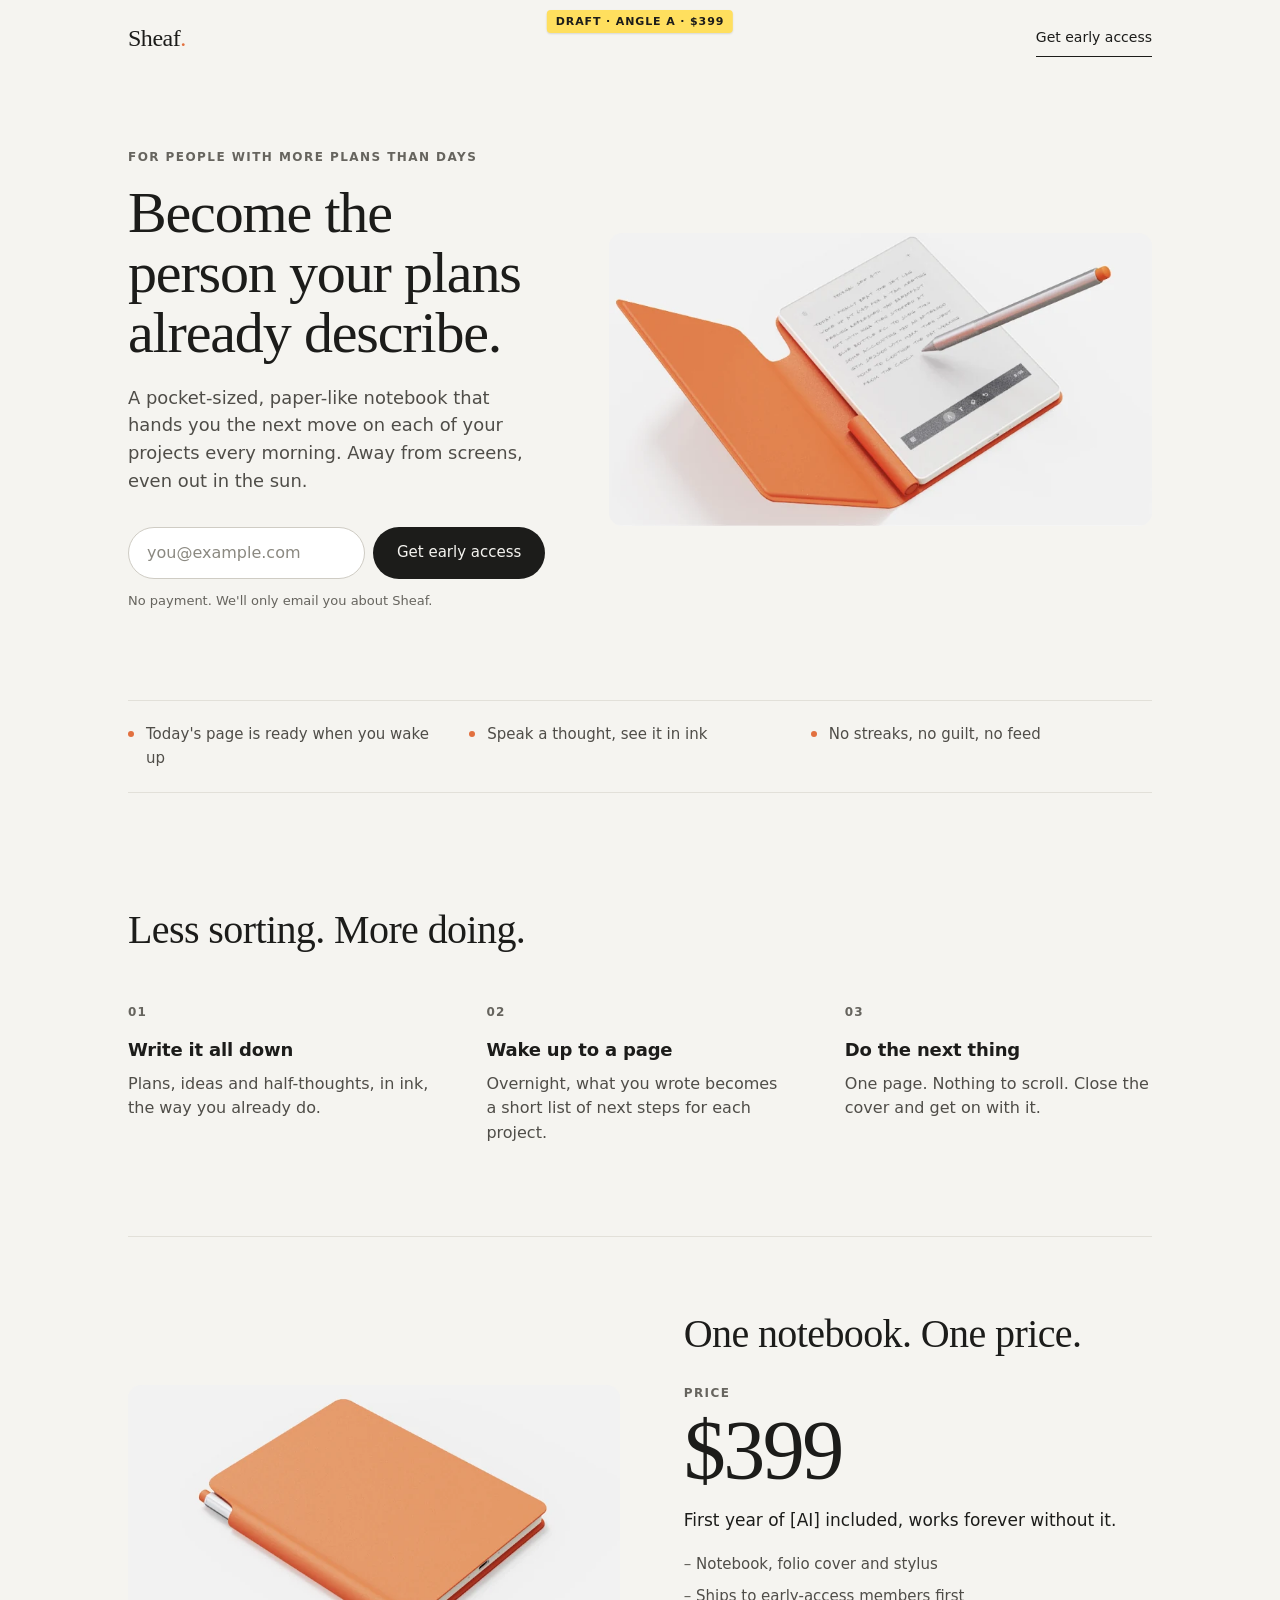
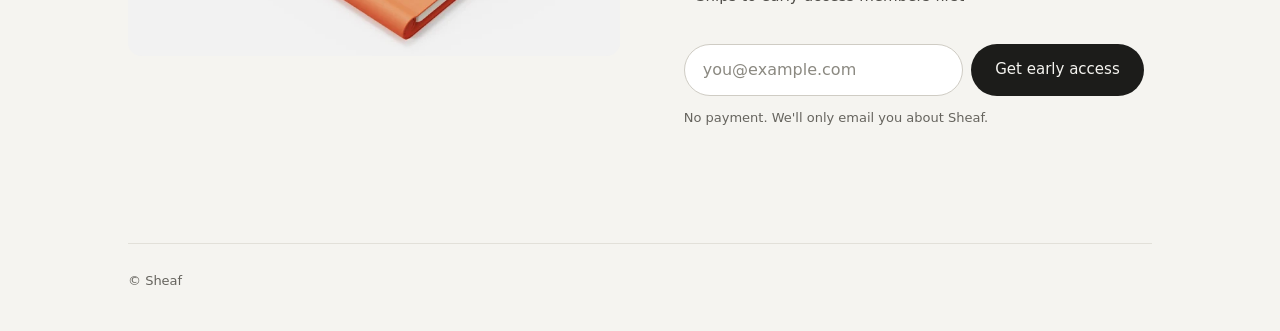
==== smoke-test/index.html @ da1f3a3b "feat(smoke-test): add unbranded Sheaf demand-test landing page Static page isolated in /smoke-test w" ====
<!doctype html>
<html lang="en">
<head>
<meta charset="utf-8">
<meta name="viewport" content="width=device-width, initial-scale=1">
<meta name="robots" content="noindex, nofollow">
<!-- Static fallbacks for crawlers; app.js overwrites these from copy.js (meta.*). -->
<title>Sheaf: a calm, paper-like notebook</title>
<meta name="description" content="A compact e-ink notebook that turns what you write into today's next steps. Quiet by design.">
<meta property="og:type" content="website">
<meta property="og:site_name" content="Sheaf">
<meta property="og:title" content="Sheaf: a calm, paper-like notebook">
<meta property="og:description" content="A compact e-ink notebook that turns what you write into today's next steps. Quiet by design.">
<!-- Relative until the domain is decided; most scrapers need an absolute og:image URL. -->
<meta property="og:image" content="img/notebook-open.png">
<meta property="og:image:alt" content="A compact e-ink notebook, open in an orange folio cover, with a stylus resting on the screen">
<meta name="twitter:card" content="summary_large_image">
<meta name="theme-color" content="#f5f4f0">
<link rel="icon" href="data:image/svg+xml,%3Csvg xmlns='http://www.w3.org/2000/svg' viewBox='0 0 32 32'%3E%3Crect x='7' y='4' width='18' height='24' rx='3' fill='%231c1c1a'/%3E%3C/svg%3E">
<link rel="preload" as="image" href="img/notebook-open.webp" type="image/webp" fetchpriority="high">
<link rel="stylesheet" href="theme.css">
<link rel="stylesheet" href="style.css">
<script src="copy.js" defer></script>
<script src="app.js" defer></script>
</head>
<body>
<a class="skip" href="#main">Skip to content</a>
<div class="draft" id="draft" hidden></div>

<header class="bar">
  <div class="wrap bar-in">
    <a class="wordmark" href="#main" data-c="productName">Sheaf</a>
    <a class="bar-cta" href="#signup" data-c="nav.cta" data-track="nav_cta"></a>
  </div>
</header>

<main id="main">
  <div id="page">
    <section class="hero wrap" aria-labelledby="h1">
      <div class="hero-txt">
        <p class="eyebrow" data-a="eyebrow"></p>
        <h1 id="h1" tabindex="-1" data-a="headline"></h1>
        <p class="lede" data-a="subhead"></p>
        <form class="signup" id="signup" novalidate data-form="hero"></form>
      </div>
      <figure class="plate hero-img">
        <picture>
          <source srcset="img/notebook-open.webp" type="image/webp">
          <img src="img/notebook-open.png" width="757" height="409" fetchpriority="high" data-alt="images.open" alt="">
        </picture>
      </figure>
    </section>

    <section class="wrap" aria-label="Highlights">
      <ul class="proofs" id="proofs"></ul>
    </section>

    <section class="story wrap" aria-labelledby="story-title">
      <h2 id="story-title" data-a="storyTitle"></h2>
      <ol class="steps" id="steps"></ol>
    </section>

    <section class="price wrap" id="price" aria-labelledby="price-title">
      <figure class="plate price-img">
        <picture>
          <source srcset="img/notebook-closed.webp" type="image/webp">
          <img src="img/notebook-closed.png" width="757" height="418" loading="lazy" decoding="async" data-alt="images.closed" alt="">
        </picture>
      </figure>
      <div class="price-txt">
        <h2 id="price-title" data-c="price.title"></h2>
        <p class="eyebrow" data-c="price.label"></p>
        <p class="amount" id="amount"></p>
        <p class="price-note" data-c="price.note"></p>
        <ul class="details" id="details"></ul>
        <form class="signup" novalidate data-form="price"></form>
      </div>
    </section>
  </div>

  <section class="thanks wrap" id="thanks" aria-labelledby="thanks-title" hidden>
    <div class="thanks-card">
      <h1 id="thanks-title" tabindex="-1" data-c="thanks.title"></h1>
      <p class="lede" data-c="thanks.body"></p>
      <div id="offer">
        <p class="offer-lead" data-c="thanks.offerLead"></p>
        <button type="button" class="btn" id="reserve" data-c="reserve.button"></button>
      </div>
      <div class="disclosure" id="disclosure" role="status" hidden>
        <h2 id="disclosure-title" tabindex="-1" data-c="disclosure.title"></h2>
        <p data-c="disclosure.body"></p>
      </div>
      <p><a href="#" class="back" id="back" data-c="thanks.back"></a></p>
    </div>
  </section>
</main>

<footer class="foot wrap"><p data-c="footer"></p></footer>

<template id="signup-tpl">
  <div class="field">
    <label class="sr-only"></label>
    <input type="email" name="email" autocomplete="email" inputmode="email" required>
    <button type="submit" class="btn"></button>
  </div>
  <p class="form-note"></p>
  <p class="form-error" role="alert" hidden></p>
</template>

<noscript><p class="wrap noscript">This page needs JavaScript to show its content.</p></noscript>
</body>
</html>
---- smoke-test/theme.css ----
/*
 * THEME TOKENS. The current look is a neutral placeholder; re-skin by editing
 * this file only. style.css uses these variables for every color, font and radius.
 */
:root {
  /* surfaces */
  --bg: #f5f4f0;
  --surface: #ffffff;
  --plate: #f2f2f2;           /* matches the render backdrop so images sit seamlessly */
  --line: #e2e0d9;

  /* text */
  --ink: #1c1c1a;
  --ink-2: #4f4d48;
  --ink-3: #66645e;
  --accent: #e2703f;
  --error: #b3261e;

  /* primary CTA */
  --cta-bg: #1c1c1a;
  --cta-bg-hover: #33322f;
  --cta-ink: #f5f4f0;

  /* form fields */
  --field-bg: #ffffff;
  --field-line: #cfccc4;
  --field-placeholder: #8b8981;

  /* DRAFT tag */
  --draft-bg: #ffdf5e;
  --draft-ink: #1c1c1a;

  /* type */
  --font-display: "Iowan Old Style", "Charter", "Bitstream Charter", "Sitka Text", Cambria, "Noto Serif", Georgia, serif;
  --font-body: system-ui, -apple-system, "Segoe UI", Inter, Roboto, "Helvetica Neue", Arial, sans-serif;
  --font-wordmark: var(--font-display);

  /* shape and layout */
  --radius: 14px;
  --radius-control: 999px;
  --shadow-sm: 0 1px 2px rgba(0, 0, 0, .12);
  --max: 1120px;
  --gutter: clamp(20px, 5vw, 48px);
}
---- smoke-test/style.css ----
/* Layout and components only. All colors, fonts and radii come from theme.css. */

*, *::before, *::after { box-sizing: border-box; }
html { -webkit-text-size-adjust: 100%; scroll-behavior: smooth; }
body {
  margin: 0; background: var(--bg); color: var(--ink);
  font: 16px/1.55 var(--font-body);
  -webkit-font-smoothing: antialiased; text-rendering: optimizeLegibility;
}
h1, h2, h3, p, ul, ol, figure { margin: 0; }
ul, ol { padding: 0; list-style: none; }
img { display: block; max-width: 100%; height: auto; }
a { color: inherit; }
button, input { font: inherit; color: inherit; }
[hidden] { display: none !important; }
::selection { background: var(--ink); color: var(--bg); }
:focus-visible { outline: 2px solid var(--ink); outline-offset: 3px; border-radius: 4px; }
h1:focus, h2:focus { outline: none; }

.wrap { max-width: var(--max); margin: 0 auto; padding: 0 var(--gutter); }
.sr-only { position: absolute; width: 1px; height: 1px; padding: 0; margin: -1px; overflow: hidden; clip: rect(0 0 0 0); white-space: nowrap; border: 0; }
.skip { position: absolute; left: 12px; top: -60px; z-index: 20; background: var(--ink); color: var(--bg); padding: 10px 14px; border-radius: 8px; text-decoration: none; }
.skip:focus { top: 12px; }

/* DRAFT tag: hide with flags.showDraftTag=false or ?draft=0 */
.draft {
  position: fixed; left: 50%; top: 10px; transform: translateX(-50%); z-index: 30;
  background: var(--draft-bg); color: var(--draft-ink); border-radius: 4px; padding: 6px 9px;
  font: 600 11px/1 var(--font-body); letter-spacing: .08em; text-transform: uppercase;
  box-shadow: var(--shadow-sm); pointer-events: none;
}

/* Top bar */
.bar-in { display: flex; align-items: center; justify-content: space-between; height: 76px; }
.wordmark {
  font: 500 24px/1 var(--font-wordmark); letter-spacing: -.02em; text-decoration: none;
}
.wordmark::after { content: "."; color: var(--accent); }
.bar-cta { font-size: 14px; font-weight: 500; text-decoration: none; padding: 8px 0; border-bottom: 1px solid currentColor; }
.bar-cta:hover { border-bottom-color: transparent; }

/* Hero */
.hero {
  display: grid; grid-template-columns: minmax(0, 1fr) minmax(0, 1.3fr);
  gap: clamp(32px, 5vw, 72px); align-items: center;
  padding-top: clamp(24px, 6vw, 72px); padding-bottom: clamp(48px, 7vw, 96px);
}
.eyebrow { font-size: 12px; font-weight: 600; letter-spacing: .12em; text-transform: uppercase; color: var(--ink-3); margin-bottom: 16px; }
h1 {
  font: 400 clamp(36px, 4.6vw, 58px)/1.04 var(--font-display); letter-spacing: -.02em;
  margin-bottom: 20px; max-width: 15ch; text-wrap: balance;
}
.lede { font-size: clamp(17px, 1.4vw, 19px); line-height: 1.55; color: var(--ink-2); max-width: 34em; margin-bottom: 32px; text-wrap: pretty; }

.plate { background: var(--plate); border-radius: var(--radius); overflow: hidden; }
.plate img { width: 100%; }

/* Signup */
.field { display: flex; gap: 8px; max-width: 460px; }
.field input {
  flex: 1; min-width: 0; height: 52px; padding: 0 18px;
  background: var(--field-bg); border: 1px solid var(--field-line); border-radius: var(--radius-control);
  font-size: 16px;
}
.field input::placeholder { color: var(--field-placeholder); }
.field input:focus-visible { outline: 2px solid var(--ink); outline-offset: 1px; border-color: var(--ink); }
.field input[aria-invalid="true"] { border-color: var(--error); }
.btn {
  display: inline-flex; align-items: center; justify-content: center;
  height: 52px; padding: 0 24px; border: 0; border-radius: var(--radius-control); cursor: pointer;
  background: var(--cta-bg); color: var(--cta-ink); font-size: 15px; font-weight: 500; white-space: nowrap;
  transition: background-color .15s, transform .15s;
}
.btn:hover { background: var(--cta-bg-hover); }
.btn:active { transform: translateY(1px); }
.form-note { margin-top: 12px; font-size: 13px; color: var(--ink-3); }
.form-error { margin-top: 8px; font-size: 14px; color: var(--error); }

/* Proofs */
.proofs {
  display: grid; grid-template-columns: repeat(3, 1fr);
  border-top: 1px solid var(--line); border-bottom: 1px solid var(--line);
}
.proofs li { padding: 22px 24px 22px 0; font-size: 15px; color: var(--ink-2); display: flex; gap: 12px; align-items: baseline; }
.proofs li::before { content: ""; flex: none; width: 6px; height: 6px; border-radius: 50%; background: var(--accent); transform: translateY(-2px); }

/* Story */
.story { padding-top: clamp(64px, 9vw, 120px); padding-bottom: clamp(48px, 7vw, 96px); }
h2 { font: 400 clamp(28px, 3.2vw, 40px)/1.1 var(--font-display); letter-spacing: -.015em; max-width: 20ch; text-wrap: balance; }
.story h2 { margin-bottom: clamp(32px, 4vw, 56px); }
.steps { display: grid; grid-template-columns: repeat(3, 1fr); gap: clamp(24px, 4vw, 56px); }
.step-n { display: block; font-size: 12px; font-weight: 600; letter-spacing: .1em; color: var(--ink-3); margin-bottom: 14px; font-variant-numeric: tabular-nums; }
.steps h3 { font-size: 18px; font-weight: 600; letter-spacing: -.01em; margin-bottom: 8px; }
.steps p { color: var(--ink-2); max-width: 30ch; }

/* Price reveal */
.price {
  display: grid; grid-template-columns: minmax(0, 1.05fr) minmax(0, 1fr);
  gap: clamp(32px, 5vw, 72px); align-items: center;
  padding-top: clamp(48px, 6vw, 80px); padding-bottom: clamp(64px, 9vw, 120px);
}
.price, .foot { position: relative; }
.price::before, .foot::before {
  content: ""; position: absolute; top: 0; left: var(--gutter); right: var(--gutter);
  border-top: 1px solid var(--line);
}
.price h2 { margin-bottom: 28px; }
.price .eyebrow { margin-bottom: 6px; }
.amount { font: 400 clamp(56px, 7vw, 84px)/1 var(--font-display); letter-spacing: -.03em; margin-bottom: 14px; font-variant-numeric: lining-nums; }
.price-note { font-size: 17px; color: var(--ink); margin-bottom: 16px; }
.details { margin-bottom: 32px; color: var(--ink-2); font-size: 15px; }
.details li { padding: 4px 0; }
.details li::before { content: "– "; color: var(--ink-3); }

/* Thank-you + fake-door disclosure */
.thanks { padding-top: clamp(40px, 10vw, 120px); padding-bottom: clamp(64px, 12vw, 160px); }
.thanks-card { max-width: 560px; }
.thanks h1 { max-width: none; }
.offer-lead { font-weight: 500; margin-bottom: 14px; }
.disclosure {
  margin-top: 8px; padding: 24px; border-radius: var(--radius);
  background: var(--surface); border: 1px solid var(--line);
}
.disclosure h2 { font: 600 18px/1.3 var(--font-body); letter-spacing: 0; margin-bottom: 8px; max-width: none; }
.disclosure p { color: var(--ink-2); }
.back { display: inline-block; margin-top: 32px; font-size: 14px; color: var(--ink-2); }

.foot { padding-top: 28px; padding-bottom: 40px; font-size: 13px; color: var(--ink-3); }
.noscript { padding: 40px var(--gutter); }

@media (max-width: 820px) {
  .bar-in { height: 64px; }
  .hero { grid-template-columns: 1fr; padding-top: 16px; }
  .proofs { grid-template-columns: 1fr; }
  .proofs li { padding: 14px 0; }
  .proofs li + li { border-top: 1px solid var(--line); }
  .steps { grid-template-columns: 1fr; }
  .price { grid-template-columns: 1fr; }
}
@media (max-width: 480px) {
  .field { flex-direction: column; }
  .field input { flex: none; }
  .btn { width: 100%; }
  h1 { max-width: none; }
}
@media (prefers-reduced-motion: reduce) {
  html { scroll-behavior: auto; }
  * { transition: none !important; }
}
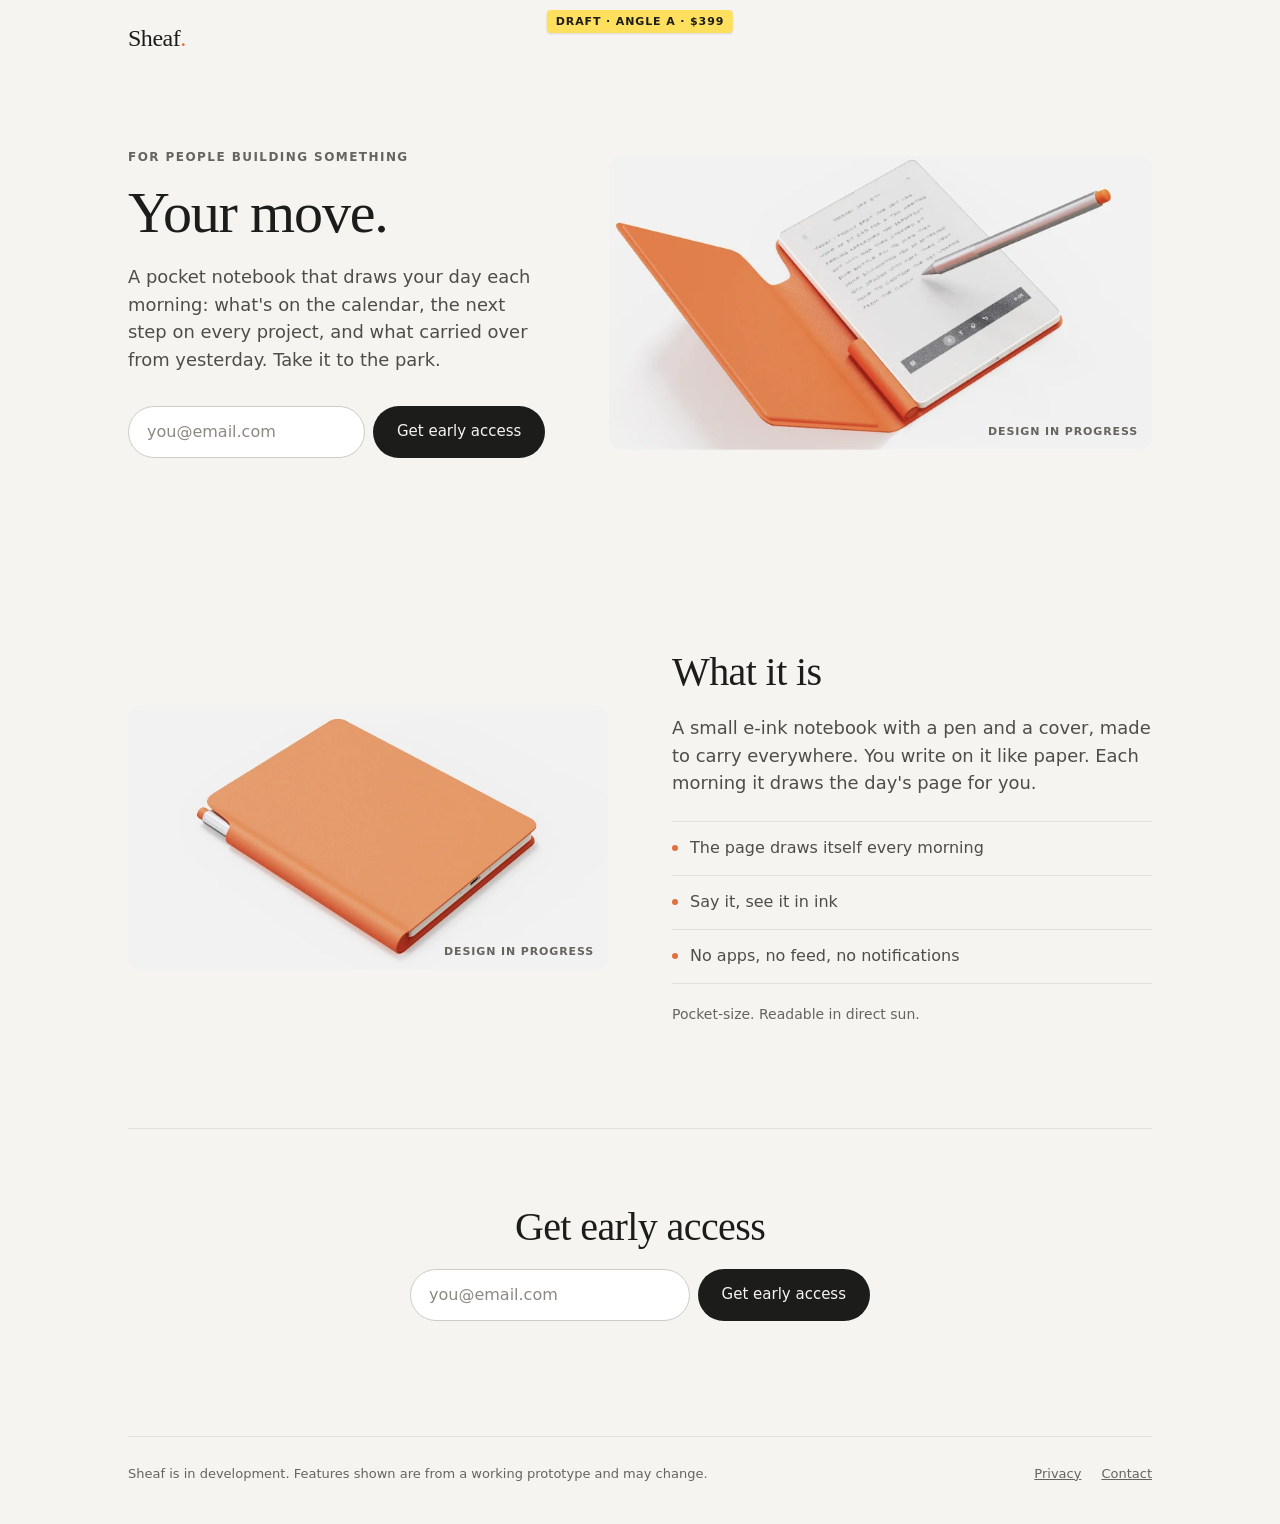
==== commit 278b1447: "feat(smoke-test): apply designer handoff v0.4 copy and signup-first flow Price line and Reserve move" ====
--- a/smoke-test/index.html
+++ b/smoke-test/index.html
@@ -5,15 +5,15 @@
 <meta name="viewport" content="width=device-width, initial-scale=1">
 <meta name="robots" content="noindex, nofollow">
 <!-- Static fallbacks for crawlers; app.js overwrites these from copy.js (meta.*). -->
-<title>Sheaf: a calm, paper-like notebook</title>
-<meta name="description" content="A compact e-ink notebook that turns what you write into today's next steps. Quiet by design.">
+<title>Sheaf: a pocket notebook that draws your day</title>
+<meta name="description" content="A small e-ink notebook with a pen and a cover. You write on it like paper. Each morning it draws the day's page for you.">
 <meta property="og:type" content="website">
 <meta property="og:site_name" content="Sheaf">
-<meta property="og:title" content="Sheaf: a calm, paper-like notebook">
-<meta property="og:description" content="A compact e-ink notebook that turns what you write into today's next steps. Quiet by design.">
+<meta property="og:title" content="Sheaf: a pocket notebook that draws your day">
+<meta property="og:description" content="A small e-ink notebook with a pen and a cover. You write on it like paper. Each morning it draws the day's page for you.">
 <!-- Relative until the domain is decided; most scrapers need an absolute og:image URL. -->
 <meta property="og:image" content="img/notebook-open.png">
-<meta property="og:image:alt" content="A compact e-ink notebook, open in an orange folio cover, with a stylus resting on the screen">
+<meta property="og:image:alt" content="A small e-ink notebook, open in an orange cover, with a pen resting on its handwritten page">
 <meta name="twitter:card" content="summary_large_image">
 <meta name="theme-color" content="#f5f4f0">
 <link rel="icon" href="data:image/svg+xml,%3Csvg xmlns='http://www.w3.org/2000/svg' viewBox='0 0 32 32'%3E%3Crect x='7' y='4' width='18' height='24' rx='3' fill='%231c1c1a'/%3E%3C/svg%3E">
@@ -30,7 +30,6 @@
 <header class="bar">
   <div class="wrap bar-in">
     <a class="wordmark" href="#main" data-c="productName">Sheaf</a>
-    <a class="bar-cta" href="#signup" data-c="nav.cta" data-track="nav_cta"></a>
   </div>
 </header>
 
@@ -48,54 +47,54 @@
           <source srcset="img/notebook-open.webp" type="image/webp">
           <img src="img/notebook-open.png" width="757" height="409" fetchpriority="high" data-alt="images.open" alt="">
         </picture>
+        <figcaption class="caption" data-c="images.caption"></figcaption>
       </figure>
     </section>
 
-    <section class="wrap" aria-label="Highlights">
-      <ul class="proofs" id="proofs"></ul>
-    </section>
-
-    <section class="story wrap" aria-labelledby="story-title">
-      <h2 id="story-title" data-a="storyTitle"></h2>
-      <ol class="steps" id="steps"></ol>
-    </section>
-
-    <section class="price wrap" id="price" aria-labelledby="price-title">
-      <figure class="plate price-img">
+    <section class="about wrap" aria-labelledby="about-title">
+      <figure class="plate about-img">
         <picture>
           <source srcset="img/notebook-closed.webp" type="image/webp">
           <img src="img/notebook-closed.png" width="757" height="418" loading="lazy" decoding="async" data-alt="images.closed" alt="">
         </picture>
+        <figcaption class="caption" data-c="images.caption"></figcaption>
       </figure>
-      <div class="price-txt">
-        <h2 id="price-title" data-c="price.title"></h2>
-        <p class="eyebrow" data-c="price.label"></p>
-        <p class="amount" id="amount"></p>
-        <p class="price-note" data-c="price.note"></p>
-        <ul class="details" id="details"></ul>
-        <form class="signup" novalidate data-form="price"></form>
+      <div class="about-txt">
+        <h2 id="about-title" data-c="about.title"></h2>
+        <p class="lede" data-c="about.body"></p>
+        <ul class="proofs" id="proofs"></ul>
+        <p class="hardware" data-c="about.hardware"></p>
       </div>
+    </section>
+
+    <section class="repeat wrap" aria-labelledby="repeat-title">
+      <h2 id="repeat-title" data-c="signup.repeatTitle"></h2>
+      <form class="signup" novalidate data-form="repeat"></form>
     </section>
   </div>
 
   <section class="thanks wrap" id="thanks" aria-labelledby="thanks-title" hidden>
     <div class="thanks-card">
       <h1 id="thanks-title" tabindex="-1" data-c="thanks.title"></h1>
-      <p class="lede" data-c="thanks.body"></p>
       <div id="offer">
-        <p class="offer-lead" data-c="thanks.offerLead"></p>
+        <p class="price-line"><span class="sr-only" data-c="price.label"></span><strong class="amount" id="amount"></strong><span aria-hidden="true"> · </span><span id="price-note"></span></p>
         <button type="button" class="btn" id="reserve" data-c="reserve.button"></button>
+        <p class="reserve-note" data-c="reserve.note"></p>
+        <p><button type="button" class="link" id="skip" data-c="thanks.skip"></button></p>
       </div>
+      <p class="skipped" id="skipped" role="status" tabindex="-1" hidden data-c="thanks.skipped"></p>
       <div class="disclosure" id="disclosure" role="status" hidden>
         <h2 id="disclosure-title" tabindex="-1" data-c="disclosure.title"></h2>
-        <p data-c="disclosure.body"></p>
+        <div id="disclosure-body"></div>
       </div>
-      <p><a href="#" class="back" id="back" data-c="thanks.back"></a></p>
     </div>
   </section>
 </main>
 
-<footer class="foot wrap"><p data-c="footer"></p></footer>
+<footer class="foot wrap">
+  <p data-c="footer.text"></p>
+  <ul class="foot-links" id="foot-links"></ul>
+</footer>
 
 <template id="signup-tpl">
   <div class="field">
@@ -103,7 +102,6 @@
     <input type="email" name="email" autocomplete="email" inputmode="email" required>
     <button type="submit" class="btn"></button>
   </div>
-  <p class="form-note"></p>
   <p class="form-error" role="alert" hidden></p>
 </template>
 
--- a/smoke-test/style.css
+++ b/smoke-test/style.css
@@ -36,8 +36,6 @@
   font: 500 24px/1 var(--font-wordmark); letter-spacing: -.02em; text-decoration: none;
 }
 .wordmark::after { content: "."; color: var(--accent); }
-.bar-cta { font-size: 14px; font-weight: 500; text-decoration: none; padding: 8px 0; border-bottom: 1px solid currentColor; }
-.bar-cta:hover { border-bottom-color: transparent; }
 
 /* Hero */
 .hero {
@@ -73,69 +71,64 @@
 }
 .btn:hover { background: var(--cta-bg-hover); }
 .btn:active { transform: translateY(1px); }
-.form-note { margin-top: 12px; font-size: 13px; color: var(--ink-3); }
 .form-error { margin-top: 8px; font-size: 14px; color: var(--error); }
 
-/* Proofs */
-.proofs {
-  display: grid; grid-template-columns: repeat(3, 1fr);
-  border-top: 1px solid var(--line); border-bottom: 1px solid var(--line);
+/* Renders are labeled until real prototype photos replace them */
+.plate { position: relative; }
+.caption {
+  position: absolute; right: 14px; bottom: 10px;
+  font-size: 11px; font-weight: 600; letter-spacing: .08em; text-transform: uppercase; color: var(--ink-3);
 }
-.proofs li { padding: 22px 24px 22px 0; font-size: 15px; color: var(--ink-2); display: flex; gap: 12px; align-items: baseline; }
+
+h2 { font: 400 clamp(28px, 3.2vw, 40px)/1.1 var(--font-display); letter-spacing: -.015em; max-width: 20ch; text-wrap: balance; margin-bottom: 20px; }
+
+/* About + proofs */
+.about {
+  display: grid; grid-template-columns: minmax(0, 1fr) minmax(0, 1fr);
+  gap: clamp(32px, 5vw, 72px); align-items: center;
+  padding-top: clamp(56px, 8vw, 104px); padding-bottom: clamp(56px, 8vw, 104px);
+}
+.about .lede { margin-bottom: 24px; }
+.proofs { border-top: 1px solid var(--line); margin-bottom: 20px; }
+.proofs li { padding: 14px 0; border-bottom: 1px solid var(--line); color: var(--ink-2); display: flex; gap: 12px; align-items: baseline; }
 .proofs li::before { content: ""; flex: none; width: 6px; height: 6px; border-radius: 50%; background: var(--accent); transform: translateY(-2px); }
+.hardware { font-size: 14px; color: var(--ink-3); }
 
-/* Story */
-.story { padding-top: clamp(64px, 9vw, 120px); padding-bottom: clamp(48px, 7vw, 96px); }
-h2 { font: 400 clamp(28px, 3.2vw, 40px)/1.1 var(--font-display); letter-spacing: -.015em; max-width: 20ch; text-wrap: balance; }
-.story h2 { margin-bottom: clamp(32px, 4vw, 56px); }
-.steps { display: grid; grid-template-columns: repeat(3, 1fr); gap: clamp(24px, 4vw, 56px); }
-.step-n { display: block; font-size: 12px; font-weight: 600; letter-spacing: .1em; color: var(--ink-3); margin-bottom: 14px; font-variant-numeric: tabular-nums; }
-.steps h3 { font-size: 18px; font-weight: 600; letter-spacing: -.01em; margin-bottom: 8px; }
-.steps p { color: var(--ink-2); max-width: 30ch; }
+/* Repeat signup */
+.repeat { padding-top: clamp(48px, 6vw, 80px); padding-bottom: clamp(64px, 9vw, 120px); text-align: center; }
+.repeat h2 { margin-left: auto; margin-right: auto; }
+.repeat .field { margin: 0 auto; }
 
-/* Price reveal */
-.price {
-  display: grid; grid-template-columns: minmax(0, 1.05fr) minmax(0, 1fr);
-  gap: clamp(32px, 5vw, 72px); align-items: center;
-  padding-top: clamp(48px, 6vw, 80px); padding-bottom: clamp(64px, 9vw, 120px);
-}
-.price, .foot { position: relative; }
-.price::before, .foot::before {
+.repeat, .foot { position: relative; }
+.repeat::before, .foot::before {
   content: ""; position: absolute; top: 0; left: var(--gutter); right: var(--gutter);
   border-top: 1px solid var(--line);
 }
-.price h2 { margin-bottom: 28px; }
-.price .eyebrow { margin-bottom: 6px; }
-.amount { font: 400 clamp(56px, 7vw, 84px)/1 var(--font-display); letter-spacing: -.03em; margin-bottom: 14px; font-variant-numeric: lining-nums; }
-.price-note { font-size: 17px; color: var(--ink); margin-bottom: 16px; }
-.details { margin-bottom: 32px; color: var(--ink-2); font-size: 15px; }
-.details li { padding: 4px 0; }
-.details li::before { content: "– "; color: var(--ink-3); }
 
 /* Thank-you + fake-door disclosure */
 .thanks { padding-top: clamp(40px, 10vw, 120px); padding-bottom: clamp(64px, 12vw, 160px); }
 .thanks-card { max-width: 560px; }
 .thanks h1 { max-width: none; }
-.offer-lead { font-weight: 500; margin-bottom: 14px; }
+.price-line { font-size: 17px; color: var(--ink-2); margin: 8px 0 24px; max-width: 34em; }
+.price-line .amount { font: 400 28px/1 var(--font-display); color: var(--ink); letter-spacing: -.01em; }
+.reserve-note { margin-top: 10px; font-size: 13px; color: var(--ink-3); }
+.link { background: none; border: 0; padding: 4px 0; margin-top: 20px; cursor: pointer; font-size: 14px; color: var(--ink-2); text-decoration: underline; text-underline-offset: 3px; }
+.skipped { font-size: 17px; color: var(--ink-2); }
 .disclosure {
   margin-top: 8px; padding: 24px; border-radius: var(--radius);
   background: var(--surface); border: 1px solid var(--line);
 }
 .disclosure h2 { font: 600 18px/1.3 var(--font-body); letter-spacing: 0; margin-bottom: 8px; max-width: none; }
 .disclosure p { color: var(--ink-2); }
-.back { display: inline-block; margin-top: 32px; font-size: 14px; color: var(--ink-2); }
 
-.foot { padding-top: 28px; padding-bottom: 40px; font-size: 13px; color: var(--ink-3); }
+.foot { padding-top: 28px; padding-bottom: 40px; font-size: 13px; color: var(--ink-3); display: flex; flex-wrap: wrap; gap: 8px 24px; justify-content: space-between; }
+.foot-links { display: flex; gap: 20px; }
 .noscript { padding: 40px var(--gutter); }
 
 @media (max-width: 820px) {
   .bar-in { height: 64px; }
   .hero { grid-template-columns: 1fr; padding-top: 16px; }
-  .proofs { grid-template-columns: 1fr; }
-  .proofs li { padding: 14px 0; }
-  .proofs li + li { border-top: 1px solid var(--line); }
-  .steps { grid-template-columns: 1fr; }
-  .price { grid-template-columns: 1fr; }
+  .about { grid-template-columns: 1fr; }
 }
 @media (max-width: 480px) {
   .field { flex-direction: column; }
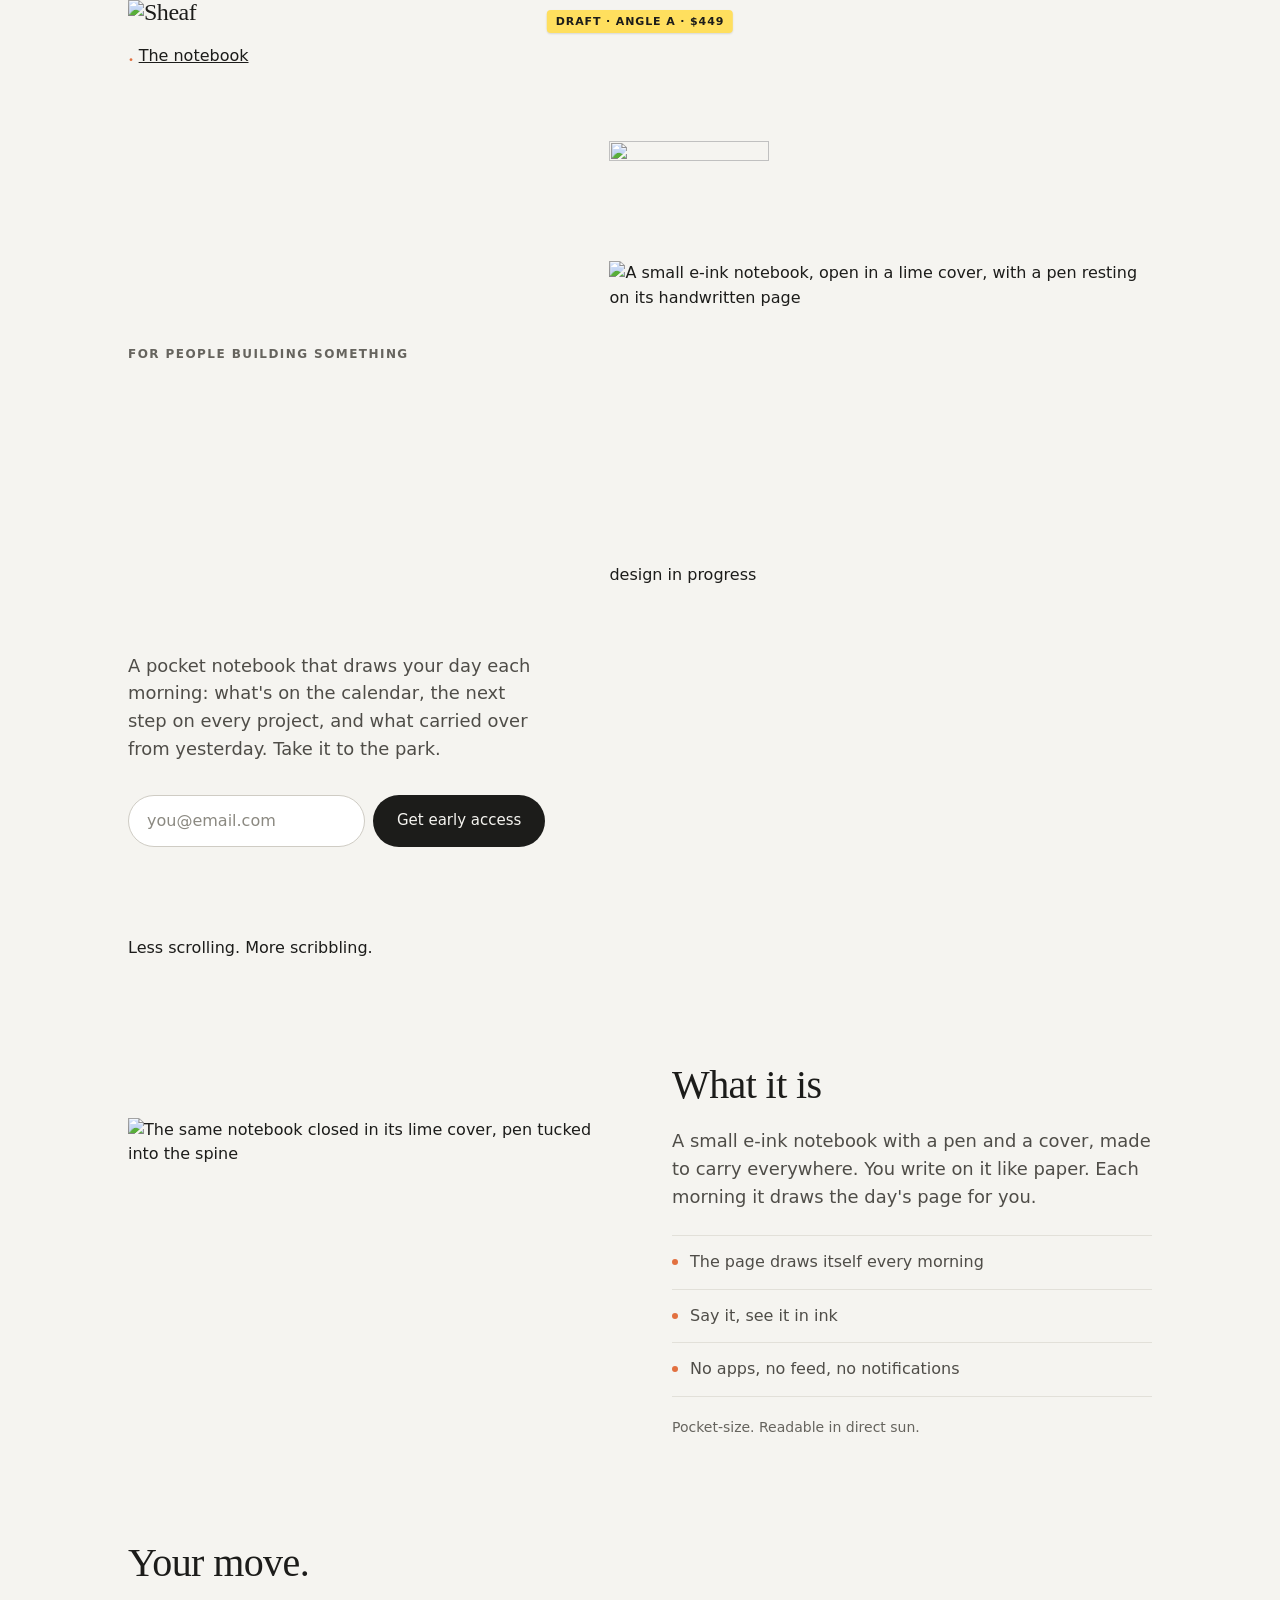
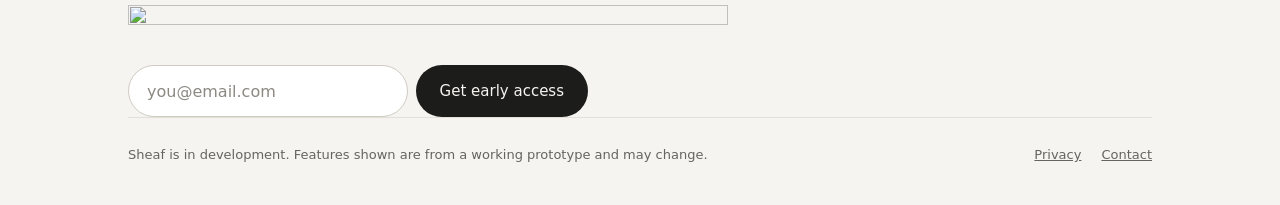
==== commit 623cbee9: "feat(smoke-test): set heysheaf.com canonical and OG URLs Co-authored-by: Kyro Beshay <kyro@users.nor" ====
--- a/smoke-test/index.html
+++ b/smoke-test/index.html
@@ -11,13 +11,20 @@
 <meta property="og:site_name" content="Sheaf">
 <meta property="og:title" content="Sheaf: a pocket notebook that draws your day">
 <meta property="og:description" content="A small e-ink notebook with a pen and a cover. You write on it like paper. Each morning it draws the day's page for you.">
-<!-- Relative until the domain is decided; most scrapers need an absolute og:image URL. -->
-<meta property="og:image" content="img/notebook-open.png">
-<meta property="og:image:alt" content="A small e-ink notebook, open in an orange cover, with a pen resting on its handwritten page">
+<!-- Canonical and OG URLs assume this folder is served as the root of heysheaf.com. -->
+<link rel="canonical" href="https://heysheaf.com/">
+<meta property="og:url" content="https://heysheaf.com/">
+<meta property="og:image" content="https://heysheaf.com/img/notebook-open-lime.png">
+<meta property="og:image:width" content="751">
+<meta property="og:image:height" content="418">
+<meta property="og:image:alt" content="A small e-ink notebook, open in a lime cover, with a pen resting on its handwritten page">
 <meta name="twitter:card" content="summary_large_image">
-<meta name="theme-color" content="#f5f4f0">
-<link rel="icon" href="data:image/svg+xml,%3Csvg xmlns='http://www.w3.org/2000/svg' viewBox='0 0 32 32'%3E%3Crect x='7' y='4' width='18' height='24' rx='3' fill='%231c1c1a'/%3E%3C/svg%3E">
-<link rel="preload" as="image" href="img/notebook-open.webp" type="image/webp" fetchpriority="high">
+<meta name="theme-color" content="#f4f2ec">
+<link rel="icon" href="img/sheaf-mark.svg" type="image/svg+xml">
+<link rel="preconnect" href="https://fonts.googleapis.com">
+<link rel="preconnect" href="https://fonts.gstatic.com" crossorigin>
+<link rel="stylesheet" href="https://fonts.googleapis.com/css2?family=Bricolage+Grotesque:opsz,wght@12..96,800&family=Anton&family=Permanent+Marker&family=Archivo:wght@400;700&display=swap">
+<link rel="preload" as="image" href="img/notebook-open-lime.webp" type="image/webp" fetchpriority="high">
 <link rel="stylesheet" href="theme.css">
 <link rel="stylesheet" href="style.css">
 <script src="copy.js" defer></script>
@@ -27,48 +34,55 @@
 <a class="skip" href="#main">Skip to content</a>
 <div class="draft" id="draft" hidden></div>
 
-<header class="bar">
-  <div class="wrap bar-in">
-    <a class="wordmark" href="#main" data-c="productName">Sheaf</a>
-  </div>
+<header class="bar wrap">
+  <a class="wordmark" href="#main"><img src="img/sheaf-wordmark.svg" width="96" height="41" data-alt="productName" alt="Sheaf"></a>
+  <a class="nav-link" href="#about" data-c="nav.link"></a>
 </header>
 
 <main id="main">
   <div id="page">
     <section class="hero wrap" aria-labelledby="h1">
-      <div class="hero-txt">
+      <div class="hero-head">
         <p class="eyebrow" data-a="eyebrow"></p>
-        <h1 id="h1" tabindex="-1" data-a="headline"></h1>
+        <h1 id="h1" tabindex="-1"></h1>
+      </div>
+      <div class="hero-media">
+        <img class="doodle rays" src="img/motifs/rays.svg" width="160" height="120" alt="">
+        <figure class="card">
+          <picture>
+            <source srcset="img/notebook-open-lime.webp" type="image/webp">
+            <img src="img/notebook-open-lime.png" width="751" height="418" fetchpriority="high" data-alt="images.open" alt="">
+          </picture>
+          <figcaption class="note" data-c="images.caption"></figcaption>
+        </figure>
+        <p class="sticker" id="sticker" aria-hidden="true"></p>
+      </div>
+      <div class="hero-body">
         <p class="lede" data-a="subhead"></p>
         <form class="signup" id="signup" novalidate data-form="hero"></form>
       </div>
-      <figure class="plate hero-img">
-        <picture>
-          <source srcset="img/notebook-open.webp" type="image/webp">
-          <img src="img/notebook-open.png" width="757" height="409" fetchpriority="high" data-alt="images.open" alt="">
-        </picture>
-        <figcaption class="caption" data-c="images.caption"></figcaption>
-      </figure>
     </section>
 
-    <section class="about wrap" aria-labelledby="about-title">
-      <figure class="plate about-img">
+    <div class="band" role="presentation"><p class="wrap" data-c="band"></p></div>
+
+    <section class="about wrap" id="about" aria-labelledby="about-title">
+      <figure class="card about-card">
         <picture>
-          <source srcset="img/notebook-closed.webp" type="image/webp">
-          <img src="img/notebook-closed.png" width="757" height="418" loading="lazy" decoding="async" data-alt="images.closed" alt="">
+          <source srcset="img/notebook-closed-lime.webp" type="image/webp">
+          <img src="img/notebook-closed-lime.png" width="751" height="418" loading="lazy" decoding="async" data-alt="images.closed" alt="">
         </picture>
-        <figcaption class="caption" data-c="images.caption"></figcaption>
       </figure>
       <div class="about-txt">
-        <h2 id="about-title" data-c="about.title"></h2>
+        <h2 id="about-title"><span class="swipe" data-c="about.title"></span></h2>
         <p class="lede" data-c="about.body"></p>
         <ul class="proofs" id="proofs"></ul>
         <p class="hardware" data-c="about.hardware"></p>
       </div>
     </section>
 
-    <section class="repeat wrap" aria-labelledby="repeat-title">
-      <h2 id="repeat-title" data-c="signup.repeatTitle"></h2>
+    <section class="signoff wrap" aria-labelledby="signoff-title">
+      <h2 id="signoff-title" class="hand" data-c="signoff"></h2>
+      <img class="doodle squiggle" src="img/motifs/scribble-underline.svg" width="600" height="60" alt="">
       <form class="signup" novalidate data-form="repeat"></form>
     </section>
   </div>
@@ -77,7 +91,7 @@
     <div class="thanks-card">
       <h1 id="thanks-title" tabindex="-1" data-c="thanks.title"></h1>
       <div id="offer">
-        <p class="price-line"><span class="sr-only" data-c="price.label"></span><strong class="amount" id="amount"></strong><span aria-hidden="true"> · </span><span id="price-note"></span></p>
+        <p class="price-line"><span class="sr-only" data-c="price.label"></span><strong class="amount swipe" id="amount"></strong> <span id="price-note"></span></p>
         <button type="button" class="btn" id="reserve" data-c="reserve.button"></button>
         <p class="reserve-note" data-c="reserve.note"></p>
         <p><button type="button" class="link" id="skip" data-c="thanks.skip"></button></p>
@@ -87,6 +101,7 @@
         <h2 id="disclosure-title" tabindex="-1" data-c="disclosure.title"></h2>
         <div id="disclosure-body"></div>
       </div>
+      <p class="hand thanks-signoff" aria-hidden="true" data-c="signoff"></p>
     </div>
   </section>
 </main>
@@ -102,6 +117,7 @@
     <input type="email" name="email" autocomplete="email" inputmode="email" required>
     <button type="submit" class="btn"></button>
   </div>
+  <p class="form-note"></p>
   <p class="form-error" role="alert" hidden></p>
 </template>
 
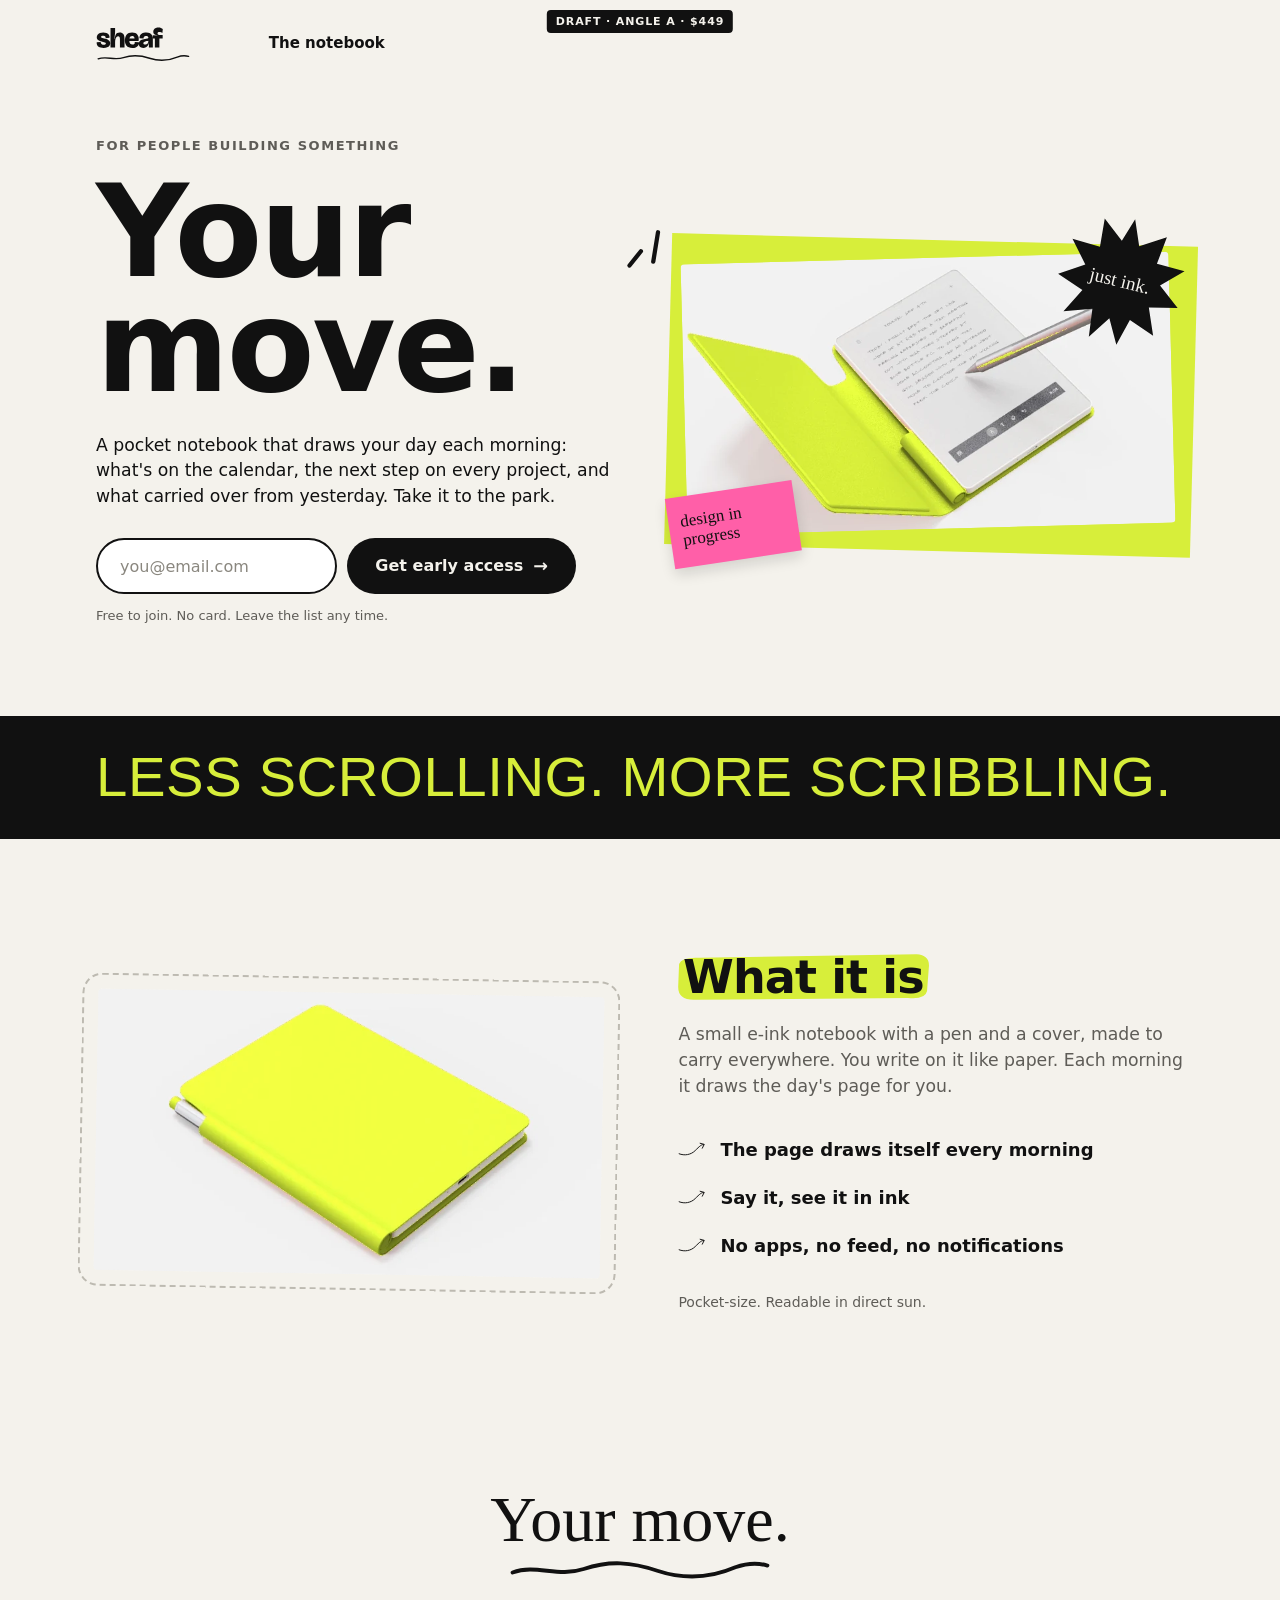
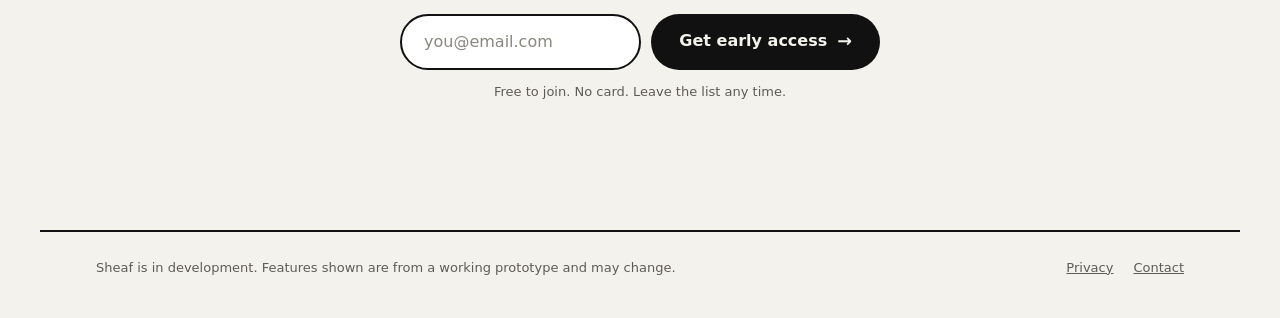
==== commit 291f3a48: "feat(smoke-test): re-skin to Sheaf v3 look Theme tokens from the v3 palette and type (Bricolage Grot" ====
--- a/smoke-test/index.html
+++ b/smoke-test/index.html
@@ -11,12 +11,8 @@
 <meta property="og:site_name" content="Sheaf">
 <meta property="og:title" content="Sheaf: a pocket notebook that draws your day">
 <meta property="og:description" content="A small e-ink notebook with a pen and a cover. You write on it like paper. Each morning it draws the day's page for you.">
-<!-- Canonical and OG URLs assume this folder is served as the root of heysheaf.com. -->
-<link rel="canonical" href="https://heysheaf.com/">
-<meta property="og:url" content="https://heysheaf.com/">
-<meta property="og:image" content="https://heysheaf.com/img/notebook-open-lime.png">
-<meta property="og:image:width" content="751">
-<meta property="og:image:height" content="418">
+<!-- Relative until the domain is decided; most scrapers need an absolute og:image URL. -->
+<meta property="og:image" content="img/notebook-open-lime.png">
 <meta property="og:image:alt" content="A small e-ink notebook, open in a lime cover, with a pen resting on its handwritten page">
 <meta name="twitter:card" content="summary_large_image">
 <meta name="theme-color" content="#f4f2ec">
--- a/smoke-test/theme.css
+++ b/smoke-test/theme.css
@@ -1,44 +1,50 @@
 /*
- * THEME TOKENS. The current look is a neutral placeholder; re-skin by editing
- * this file only. style.css uses these variables for every color, font and radius.
+ * THEME TOKENS: Sheaf v3 ("think outside the lines").
+ * Palette budget per screen: paper 70% · ink 20% · lime <= 8% · pink <= 2%.
+ * Lime is only ever a highlighter swipe or patch: never a button, never a
+ * full-bleed background. Every button is an ink pill. One pink sticker per screen.
  */
+/* Fonts are loaded by the <link> in index.html. */
 :root {
-  /* surfaces */
-  --bg: #f5f4f0;
+  /* palette (palette.json) */
+  --paper: #f4f2ec;
+  --ink: #111111;
+  --highlighter: #d7ee3a;
+  --sticker: #ff5fa8;
+  --graphite: #5e5c57;
+  --pencil: #bdbab1;
+  --band: #e9e7e0;
+
+  /* roles */
+  --bg: var(--paper);
   --surface: #ffffff;
-  --plate: #f2f2f2;           /* matches the render backdrop so images sit seamlessly */
-  --line: #e2e0d9;
-
-  /* text */
-  --ink: #1c1c1a;
-  --ink-2: #4f4d48;
-  --ink-3: #66645e;
-  --accent: #e2703f;
+  --plate: #f2f2f2;           /* matches the render backdrop */
+  --line: var(--pencil);
+  --text: var(--ink);
+  --text-2: var(--graphite);
   --error: #b3261e;
 
-  /* primary CTA */
-  --cta-bg: #1c1c1a;
-  --cta-bg-hover: #33322f;
-  --cta-ink: #f5f4f0;
+  --cta-bg: var(--ink);
+  --cta-bg-hover: #2a2a2a;
+  --cta-ink: var(--paper);
 
-  /* form fields */
   --field-bg: #ffffff;
-  --field-line: #cfccc4;
-  --field-placeholder: #8b8981;
+  --field-line: var(--ink);
+  --field-placeholder: #8a877f;
 
-  /* DRAFT tag */
-  --draft-bg: #ffdf5e;
-  --draft-ink: #1c1c1a;
+  --draft-bg: var(--ink);
+  --draft-ink: var(--paper);
 
   /* type */
-  --font-display: "Iowan Old Style", "Charter", "Bitstream Charter", "Sitka Text", Cambria, "Noto Serif", Georgia, serif;
-  --font-body: system-ui, -apple-system, "Segoe UI", Inter, Roboto, "Helvetica Neue", Arial, sans-serif;
-  --font-wordmark: var(--font-display);
+  --font-display: "Bricolage Grotesque", system-ui, sans-serif;  /* 800, -2%, lh .9 */
+  --font-band: "Anton", Impact, "Arial Narrow", sans-serif;       /* caps */
+  --font-hand: "Permanent Marker", "Comic Sans MS", cursive;      /* notes and stickers */
+  --font-body: "Archivo", system-ui, -apple-system, "Segoe UI", sans-serif;
 
   /* shape and layout */
-  --radius: 14px;
+  --radius: 4px;
   --radius-control: 999px;
-  --shadow-sm: 0 1px 2px rgba(0, 0, 0, .12);
-  --max: 1120px;
-  --gutter: clamp(20px, 5vw, 48px);
+  --stroke: 2px;
+  --max: 1200px;
+  --gutter: clamp(20px, 5vw, 56px);
 }
--- a/smoke-test/style.css
+++ b/smoke-test/style.css
@@ -1,11 +1,12 @@
-/* Layout and components only. All colors, fonts and radii come from theme.css. */
+/* Layout and components. Colors, fonts and radii come from theme.css. */
 
 *, *::before, *::after { box-sizing: border-box; }
 html { -webkit-text-size-adjust: 100%; scroll-behavior: smooth; }
 body {
-  margin: 0; background: var(--bg); color: var(--ink);
-  font: 16px/1.55 var(--font-body);
+  margin: 0; background: var(--bg); color: var(--text);
+  font: 17px/1.55 var(--font-body);
   -webkit-font-smoothing: antialiased; text-rendering: optimizeLegibility;
+  overflow-x: hidden;
 }
 h1, h2, h3, p, ul, ol, figure { margin: 0; }
 ul, ol { padding: 0; list-style: none; }
@@ -13,128 +14,176 @@
 a { color: inherit; }
 button, input { font: inherit; color: inherit; }
 [hidden] { display: none !important; }
-::selection { background: var(--ink); color: var(--bg); }
-:focus-visible { outline: 2px solid var(--ink); outline-offset: 3px; border-radius: 4px; }
-h1:focus, h2:focus { outline: none; }
+::selection { background: var(--highlighter); color: var(--ink); }
+:focus-visible { outline: 3px solid var(--ink); outline-offset: 3px; border-radius: 4px; }
+h1:focus, h2:focus, .skipped:focus { outline: none; }
 
 .wrap { max-width: var(--max); margin: 0 auto; padding: 0 var(--gutter); }
 .sr-only { position: absolute; width: 1px; height: 1px; padding: 0; margin: -1px; overflow: hidden; clip: rect(0 0 0 0); white-space: nowrap; border: 0; }
-.skip { position: absolute; left: 12px; top: -60px; z-index: 20; background: var(--ink); color: var(--bg); padding: 10px 14px; border-radius: 8px; text-decoration: none; }
+.skip { position: absolute; left: 12px; top: -60px; z-index: 20; background: var(--ink); color: var(--paper); padding: 10px 14px; border-radius: 8px; text-decoration: none; }
 .skip:focus { top: 12px; }
+.noscript { padding: 40px var(--gutter); }
 
 /* DRAFT tag: hide with flags.showDraftTag=false or ?draft=0 */
 .draft {
   position: fixed; left: 50%; top: 10px; transform: translateX(-50%); z-index: 30;
   background: var(--draft-bg); color: var(--draft-ink); border-radius: 4px; padding: 6px 9px;
-  font: 600 11px/1 var(--font-body); letter-spacing: .08em; text-transform: uppercase;
-  box-shadow: var(--shadow-sm); pointer-events: none;
+  font: 700 11px/1 var(--font-body); letter-spacing: .08em; text-transform: uppercase;
+  pointer-events: none;
 }
 
-/* Top bar */
-.bar-in { display: flex; align-items: center; justify-content: space-between; height: 76px; }
-.wordmark {
-  font: 500 24px/1 var(--font-wordmark); letter-spacing: -.02em; text-decoration: none;
+/* Hand-drawn bits */
+.hand { font-family: var(--font-hand); font-weight: 400; }
+.doodle { position: absolute; pointer-events: none; }
+.swipe {
+  background: url("img/motifs/highlighter-swipe.svg") center / 100% 100% no-repeat;
+  padding: .02em .22em; margin: 0 -.12em;
+  -webkit-box-decoration-break: clone; box-decoration-break: clone;
 }
-.wordmark::after { content: "."; color: var(--accent); }
+
+/* Top bar: wordmark + one nav link */
+.bar { display: flex; align-items: center; gap: clamp(24px, 6vw, 80px); height: 88px; }
+.wordmark img { width: 96px; height: auto; }
+.nav-link { font-size: 15px; font-weight: 700; text-decoration: none; padding: 6px 0; }
+.nav-link:hover { text-decoration: underline; text-decoration-thickness: 2px; text-underline-offset: 5px; }
 
 /* Hero */
 .hero {
-  display: grid; grid-template-columns: minmax(0, 1fr) minmax(0, 1.3fr);
-  gap: clamp(32px, 5vw, 72px); align-items: center;
-  padding-top: clamp(24px, 6vw, 72px); padding-bottom: clamp(48px, 7vw, 96px);
+  display: grid; grid-template-columns: minmax(0, 1.05fr) minmax(0, 1fr);
+  grid-template-areas: "head media" "body media";
+  column-gap: clamp(32px, 5vw, 72px); align-items: end;
+  padding-top: clamp(16px, 4vw, 48px); padding-bottom: clamp(56px, 7vw, 96px);
 }
-.eyebrow { font-size: 12px; font-weight: 600; letter-spacing: .12em; text-transform: uppercase; color: var(--ink-3); margin-bottom: 16px; }
+.hero-head { grid-area: head; }
+.hero-media { grid-area: media; align-self: center; position: relative; margin: 24px 12px 0 0; }
+.hero-body { grid-area: body; padding-top: 28px; }
+
+.eyebrow { font-size: 13px; font-weight: 700; letter-spacing: .12em; text-transform: uppercase; color: var(--text-2); margin-bottom: 18px; }
 h1 {
-  font: 400 clamp(36px, 4.6vw, 58px)/1.04 var(--font-display); letter-spacing: -.02em;
-  margin-bottom: 20px; max-width: 15ch; text-wrap: balance;
+  font: 800 clamp(56px, 10vw, 144px)/.9 var(--font-display); letter-spacing: -.02em;
+  text-wrap: balance;
 }
-.lede { font-size: clamp(17px, 1.4vw, 19px); line-height: 1.55; color: var(--ink-2); max-width: 34em; margin-bottom: 32px; text-wrap: pretty; }
+h1[data-len="m"] { font-size: clamp(54px, 7.6vw, 112px); }
+h1[data-len="l"] { font-size: clamp(46px, 6vw, 88px); line-height: .92; }
+.lede { font-size: clamp(17px, 1.35vw, 19px); line-height: 1.5; max-width: 34em; }
+.hero .lede { margin-bottom: 28px; }
 
-.plate { background: var(--plate); border-radius: var(--radius); overflow: hidden; }
-.plate img { width: 100%; }
+/* Product card: lime patch behind, rays, starburst sticker, pink note */
+.card { position: relative; background: var(--plate); border-radius: var(--radius); }
+.card img { width: 100%; border-radius: var(--radius); }
+.hero-media .card { transform: rotate(-1.5deg); }
+.hero-media .card::before {
+  content: ""; position: absolute; inset: -18px -22px -22px -16px; z-index: -1;
+  background: var(--highlighter); transform: rotate(3deg);
+}
+.rays { width: 76px; left: -64px; top: -40px; }
+.sticker {
+  position: absolute; right: -14px; top: -44px; width: 132px; height: 132px;
+  display: grid; place-items: center; text-align: center;
+  background: url("img/motifs/starburst.svg") center / contain no-repeat;
+  color: var(--paper); font: 400 19px/1 var(--font-hand); transform: rotate(14deg);
+  padding: 0 26px;
+}
+.note {
+  position: absolute; left: -18px; bottom: -26px; width: 128px; padding: 16px 12px 18px;
+  background: var(--sticker); color: var(--ink);
+  font: 400 17px/1.1 var(--font-hand); transform: rotate(-7deg);
+  box-shadow: 0 6px 14px rgba(17, 17, 17, .14);
+}
 
-/* Signup */
-.field { display: flex; gap: 8px; max-width: 460px; }
+/* Signup: ink pill button, never lime */
+.field { display: flex; gap: 10px; max-width: 480px; }
 .field input {
-  flex: 1; min-width: 0; height: 52px; padding: 0 18px;
-  background: var(--field-bg); border: 1px solid var(--field-line); border-radius: var(--radius-control);
+  flex: 1; min-width: 0; height: 56px; padding: 0 22px;
+  background: var(--field-bg); border: var(--stroke) solid var(--field-line); border-radius: var(--radius-control);
   font-size: 16px;
 }
 .field input::placeholder { color: var(--field-placeholder); }
-.field input:focus-visible { outline: 2px solid var(--ink); outline-offset: 1px; border-color: var(--ink); }
+.field input:focus-visible { outline: 3px solid var(--highlighter); outline-offset: 0; }
 .field input[aria-invalid="true"] { border-color: var(--error); }
 .btn {
-  display: inline-flex; align-items: center; justify-content: center;
-  height: 52px; padding: 0 24px; border: 0; border-radius: var(--radius-control); cursor: pointer;
-  background: var(--cta-bg); color: var(--cta-ink); font-size: 15px; font-weight: 500; white-space: nowrap;
+  display: inline-flex; align-items: center; justify-content: center; gap: 10px;
+  height: 56px; padding: 0 28px; border: 0; border-radius: var(--radius-control); cursor: pointer;
+  background: var(--cta-bg); color: var(--cta-ink); font-size: 16px; font-weight: 700; white-space: nowrap;
   transition: background-color .15s, transform .15s;
 }
+.btn::after { content: "→"; content: "→" / ""; font-size: 1.1em; transition: transform .15s; }
 .btn:hover { background: var(--cta-bg-hover); }
+.btn:hover::after { transform: translateX(3px); }
 .btn:active { transform: translateY(1px); }
+.form-note { margin-top: 12px; font-size: 13px; color: var(--text-2); }
 .form-error { margin-top: 8px; font-size: 14px; color: var(--error); }
 
-/* Renders are labeled until real prototype photos replace them */
-.plate { position: relative; }
-.caption {
-  position: absolute; right: 14px; bottom: 10px;
-  font-size: 11px; font-weight: 600; letter-spacing: .08em; text-transform: uppercase; color: var(--ink-3);
+/* The one band */
+.band { background: var(--ink); color: var(--highlighter); }
+.band p {
+  font: 400 clamp(30px, 4.4vw, 60px)/1 var(--font-band); text-transform: uppercase; letter-spacing: .01em;
+  padding-top: clamp(22px, 2.6vw, 34px); padding-bottom: clamp(22px, 2.6vw, 34px);
 }
 
-h2 { font: 400 clamp(28px, 3.2vw, 40px)/1.1 var(--font-display); letter-spacing: -.015em; max-width: 20ch; text-wrap: balance; margin-bottom: 20px; }
-
-/* About + proofs */
+/* About */
 .about {
   display: grid; grid-template-columns: minmax(0, 1fr) minmax(0, 1fr);
-  gap: clamp(32px, 5vw, 72px); align-items: center;
-  padding-top: clamp(56px, 8vw, 104px); padding-bottom: clamp(56px, 8vw, 104px);
+  gap: clamp(36px, 6vw, 88px); align-items: center;
+  padding-top: clamp(64px, 9vw, 120px); padding-bottom: clamp(56px, 8vw, 104px);
 }
-.about .lede { margin-bottom: 24px; }
-.proofs { border-top: 1px solid var(--line); margin-bottom: 20px; }
-.proofs li { padding: 14px 0; border-bottom: 1px solid var(--line); color: var(--ink-2); display: flex; gap: 12px; align-items: baseline; }
-.proofs li::before { content: ""; flex: none; width: 6px; height: 6px; border-radius: 50%; background: var(--accent); transform: translateY(-2px); }
-.hardware { font-size: 14px; color: var(--ink-3); }
+.about-card { outline: var(--stroke) dashed var(--pencil); outline-offset: 14px; transform: rotate(1deg); }
+h2 { font: 800 clamp(32px, 3.6vw, 48px)/1 var(--font-display); letter-spacing: -.02em; margin-bottom: 22px; }
+.about .lede { margin-bottom: 26px; color: var(--text-2); }
+.proofs { margin-bottom: 22px; }
+.proofs li { display: flex; gap: 14px; align-items: baseline; padding: 10px 0; font-size: 18px; font-weight: 700; }
+.proofs li::before {
+  content: ""; flex: none; width: 28px; height: 16px; transform: translateY(2px);
+  background: url("img/motifs/arrow.svg") center / contain no-repeat;
+}
+.hardware { font-size: 14px; color: var(--text-2); }
 
-/* Repeat signup */
-.repeat { padding-top: clamp(48px, 6vw, 80px); padding-bottom: clamp(64px, 9vw, 120px); text-align: center; }
-.repeat h2 { margin-left: auto; margin-right: auto; }
-.repeat .field { margin: 0 auto; }
-
-.repeat, .foot { position: relative; }
-.repeat::before, .foot::before {
-  content: ""; position: absolute; top: 0; left: var(--gutter); right: var(--gutter);
-  border-top: 1px solid var(--line);
-}
+/* Sign-off + repeat signup */
+.signoff { position: relative; text-align: center; padding-top: clamp(40px, 6vw, 72px); padding-bottom: clamp(72px, 10vw, 128px); }
+.signoff h2 { font: 400 clamp(40px, 5vw, 64px)/1 var(--font-hand); letter-spacing: 0; margin-bottom: 0; }
+.squiggle { position: static; width: min(260px, 60%); margin: 4px auto 32px; }
+.signoff .field { margin: 0 auto; }
 
 /* Thank-you + fake-door disclosure */
-.thanks { padding-top: clamp(40px, 10vw, 120px); padding-bottom: clamp(64px, 12vw, 160px); }
-.thanks-card { max-width: 560px; }
-.thanks h1 { max-width: none; }
-.price-line { font-size: 17px; color: var(--ink-2); margin: 8px 0 24px; max-width: 34em; }
-.price-line .amount { font: 400 28px/1 var(--font-display); color: var(--ink); letter-spacing: -.01em; }
-.reserve-note { margin-top: 10px; font-size: 13px; color: var(--ink-3); }
-.link { background: none; border: 0; padding: 4px 0; margin-top: 20px; cursor: pointer; font-size: 14px; color: var(--ink-2); text-decoration: underline; text-underline-offset: 3px; }
-.skipped { font-size: 17px; color: var(--ink-2); }
-.disclosure {
-  margin-top: 8px; padding: 24px; border-radius: var(--radius);
-  background: var(--surface); border: 1px solid var(--line);
+.thanks { padding-top: clamp(32px, 8vw, 104px); padding-bottom: clamp(64px, 12vw, 144px); }
+.thanks-card { max-width: 640px; }
+.thanks h1 { font-size: clamp(52px, 7vw, 96px); margin-bottom: 28px; }
+.price-line { font-size: 18px; color: var(--text-2); margin-bottom: 28px; max-width: 32em; }
+.price-line .amount { display: inline-block; font: 800 32px/1.25 var(--font-display); color: var(--ink); letter-spacing: -.01em; padding: .06em .3em .1em; margin: 0 8px 0 -.2em; }
+.reserve-note { margin-top: 10px; font-size: 13px; color: var(--text-2); }
+.link { background: none; border: 0; padding: 4px 0; margin-top: 20px; cursor: pointer; font-size: 15px; color: var(--text-2); text-decoration: underline; text-underline-offset: 4px; }
+.skipped { font-size: 19px; }
+.disclosure { padding: 24px 26px; border: var(--stroke) dashed var(--ink); border-radius: var(--radius); background: var(--surface); }
+.disclosure h2 { font-size: 26px; margin-bottom: 10px; }
+.disclosure p + p { margin-top: 10px; }
+.disclosure p { color: var(--text-2); }
+.thanks-signoff { margin-top: 40px; font-size: 32px; transform: rotate(-3deg); transform-origin: left; }
+
+.foot {
+  display: flex; flex-wrap: wrap; gap: 8px 24px; justify-content: space-between;
+  padding-top: 26px; padding-bottom: 40px; font-size: 13px; color: var(--text-2);
+  border-top: var(--stroke) solid var(--ink);
 }
-.disclosure h2 { font: 600 18px/1.3 var(--font-body); letter-spacing: 0; margin-bottom: 8px; max-width: none; }
-.disclosure p { color: var(--ink-2); }
+.foot-links { display: flex; gap: 20px; }
 
-.foot { padding-top: 28px; padding-bottom: 40px; font-size: 13px; color: var(--ink-3); display: flex; flex-wrap: wrap; gap: 8px 24px; justify-content: space-between; }
-.foot-links { display: flex; gap: 20px; }
-.noscript { padding: 40px var(--gutter); }
-
-@media (max-width: 820px) {
-  .bar-in { height: 64px; }
-  .hero { grid-template-columns: 1fr; padding-top: 16px; }
+@media (max-width: 860px) {
+  .bar { height: 72px; justify-content: space-between; }
+  .draft { top: auto; bottom: 10px; }
+  .wordmark img { width: 84px; }
+  .hero { grid-template-columns: 1fr; grid-template-areas: "head" "media" "body"; padding-top: 8px; }
+  .hero-media { margin: 44px 18px 8px 18px; }
+  .hero-media .card::before { inset: -10px -12px -12px -10px; }
+  .rays { width: 52px; left: auto; right: 104px; top: -50px; }
+  .sticker { width: 96px; height: 96px; font-size: 14px; padding: 0 18px; top: -40px; right: -16px; }
+  .note { width: 104px; font-size: 14px; padding: 12px 10px 14px; left: -14px; bottom: -22px; }
+  .hero-body { padding-top: 40px; }
   .about { grid-template-columns: 1fr; }
+  .about-card { margin: 0 14px; }
 }
 @media (max-width: 480px) {
   .field { flex-direction: column; }
   .field input { flex: none; }
   .btn { width: 100%; }
-  h1 { max-width: none; }
 }
 @media (prefers-reduced-motion: reduce) {
   html { scroll-behavior: auto; }
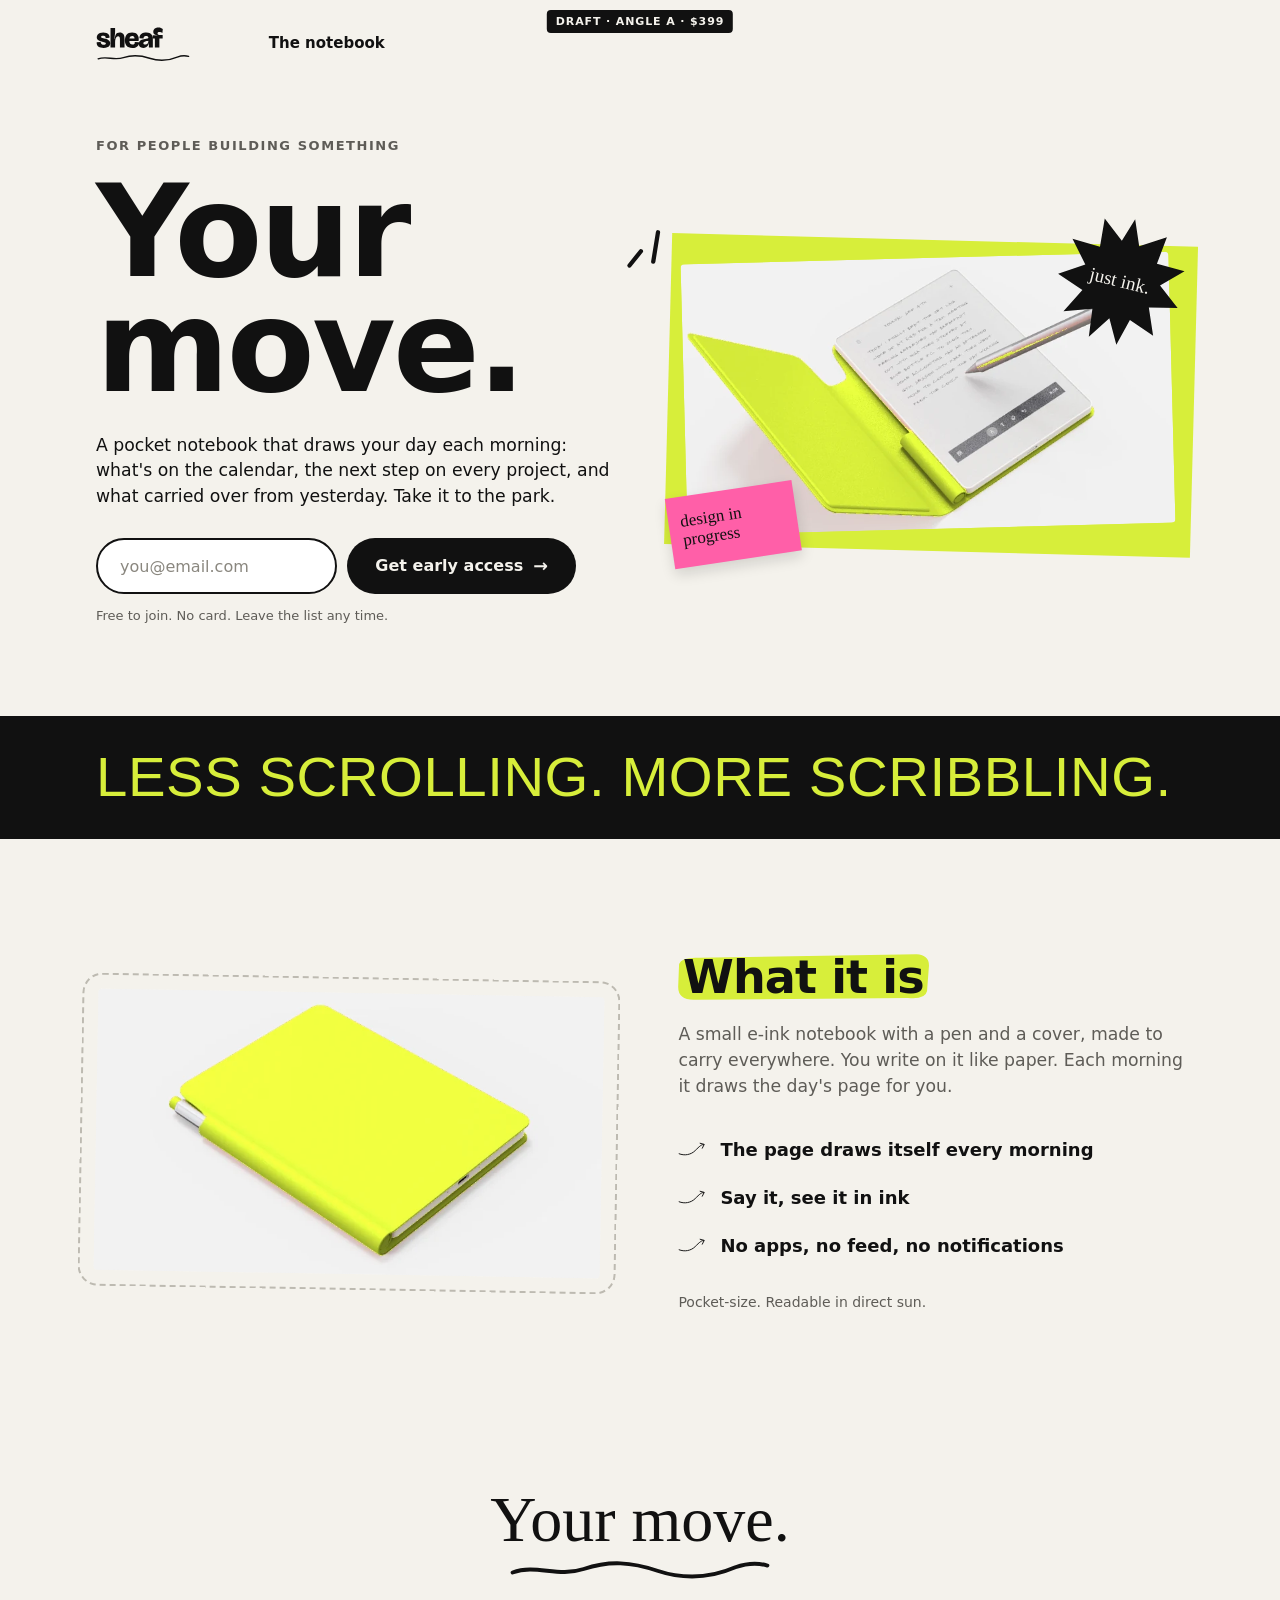
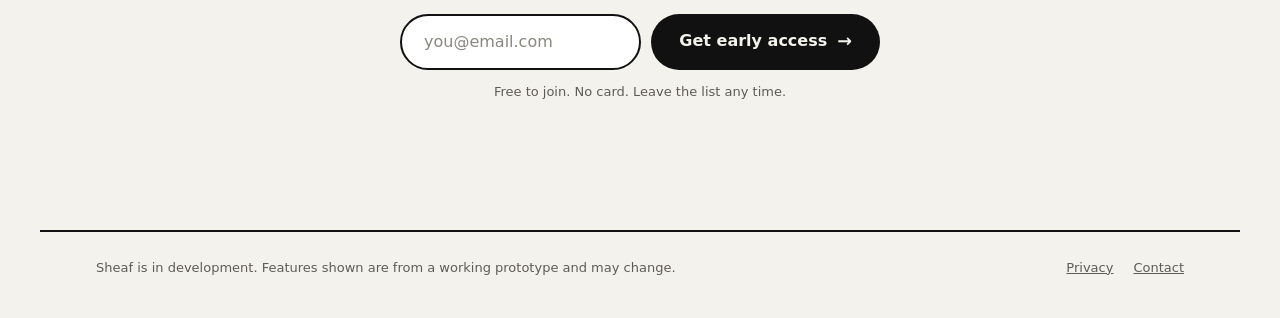
==== commit 0ca9c79e: "Merge 623cbee913bafa8248b5892b0b369c2f79c1c75b into 41176cc4ae0dac236afdffd418f87c4789511a14" ====
--- a/smoke-test/index.html
+++ b/smoke-test/index.html
@@ -11,8 +11,12 @@
 <meta property="og:site_name" content="Sheaf">
 <meta property="og:title" content="Sheaf: a pocket notebook that draws your day">
 <meta property="og:description" content="A small e-ink notebook with a pen and a cover. You write on it like paper. Each morning it draws the day's page for you.">
-<!-- Relative until the domain is decided; most scrapers need an absolute og:image URL. -->
-<meta property="og:image" content="img/notebook-open-lime.png">
+<!-- Canonical and OG URLs assume this folder is served as the root of heysheaf.com. -->
+<link rel="canonical" href="https://heysheaf.com/">
+<meta property="og:url" content="https://heysheaf.com/">
+<meta property="og:image" content="https://heysheaf.com/img/notebook-open-lime.png">
+<meta property="og:image:width" content="751">
+<meta property="og:image:height" content="418">
 <meta property="og:image:alt" content="A small e-ink notebook, open in a lime cover, with a pen resting on its handwritten page">
 <meta name="twitter:card" content="summary_large_image">
 <meta name="theme-color" content="#f4f2ec">
